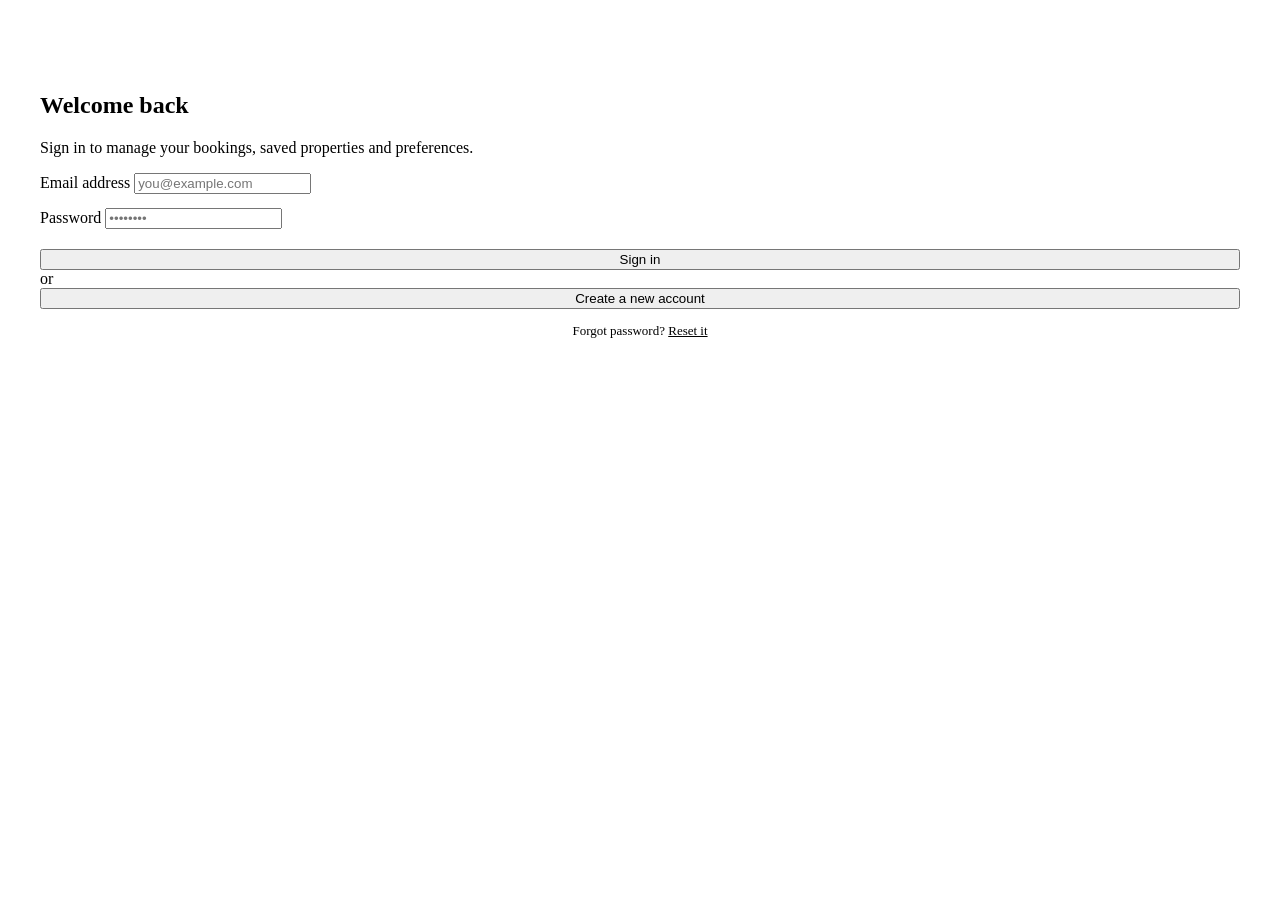
==== account.html @ 84fc35f6 "Add files via upload" ====
<!DOCTYPE html>
<html lang="en">
<head>
  <meta charset="UTF-8" />
  <meta name="viewport" content="width=device-width, initial-scale=1.0" />
  <title>Glospot — My Account</title>
  <link rel="stylesheet" href="../css/style.css" />
  <link rel="preconnect" href="https://fonts.googleapis.com" />
  <link rel="preconnect" href="https://fonts.gstatic.com" crossorigin />
  <link rel="stylesheet" href="https://fonts.googleapis.com/css2?family=Playfair+Display:ital,wght@0,400;0,600;1,400&family=DM+Sans:wght@300;400;500&display=swap" />
</head>
<body data-page="My Account">

  <div id="nav-placeholder"></div>

  <!-- ── LOGIN / REGISTER VIEW ── -->
  <div id="loginView" style="padding:64px 32px;">
    <div class="login-box">
      <h2>Welcome back</h2>
      <p>Sign in to manage your bookings, saved properties and preferences.</p>

      <div id="loginForm">
        <div class="form-group" style="margin-bottom:14px;">
          <label>Email address</label>
          <input class="form-control" type="email" id="loginEmail" placeholder="you@example.com" />
        </div>
        <div class="form-group" style="margin-bottom:20px;">
          <label>Password</label>
          <input class="form-control" type="password" id="loginPass" placeholder="••••••••" />
        </div>
        <button class="btn btn-navy" style="width:100%;justify-content:center;" onclick="doLogin()">Sign in</button>
        <div class="or-divider">or</div>
        <button class="btn btn-ghost" style="width:100%;justify-content:center;" onclick="showRegister()">Create a new account</button>
        <p style="text-align:center;font-size:13px;color:var(--muted);margin-top:14px;">Forgot password? <a href="#" style="color:var(--navy);">Reset it</a></p>
      </div>

      <div id="registerForm" style="display:none;">
        <div style="display:grid;grid-template-columns:1fr 1fr;gap:12px;margin-bottom:14px;">
          <div class="form-group"><label>First name</label><input class="form-control" type="text" id="regFirst" placeholder="Alex" /></div>
          <div class="form-group"><label>Last name</label><input class="form-control" type="text" id="regLast" placeholder="Smith" /></div>
        </div>
        <div class="form-group" style="margin-bottom:14px;"><label>Email address</label><input class="form-control" type="email" id="regEmail" placeholder="you@example.com" /></div>
        <div class="form-group" style="margin-bottom:14px;"><label>Phone number</label><input class="form-control" type="tel" id="regPhone" placeholder="+355 69 000 0000" /></div>
        <div class="form-group" style="margin-bottom:14px;"><label>Country</label>
          <select class="form-control" id="regCountry"><option>Albania</option><option>Italy</option><option>Spain</option><option>UK</option><option>USA</option><option>Other</option></select>
        </div>
        <div class="form-group" style="margin-bottom:20px;"><label>Password</label><input class="form-control" type="password" id="regPass" placeholder="••••••••" /></div>
        <button class="btn btn-navy" style="width:100%;justify-content:center;" onclick="doRegister()">Create account</button>
        <div class="or-divider">or</div>
        <button class="btn btn-ghost" style="width:100%;justify-content:center;" onclick="showLogin()">Already have an account? Sign in</button>
      </div>
    </div>
  </div>

  <!-- ── ACCOUNT VIEW ── -->
  <div id="accountView" style="display:none;">
    <div class="account-layout">

      <!-- Sidebar -->
      <aside class="sidebar">
        <div class="user-info">
          <div class="avatar" id="sidebarAvatar">AR</div>
          <div class="user-name"  id="sidebarName">Alex Rossi</div>
          <div class="user-email" id="sidebarEmail">alex@example.com</div>
        </div>
        <nav class="sidebar-nav">
          <a class="active" onclick="showPanel('bookings',this)"><span>📅</span> My Bookings</a>
          <a onclick="showPanel('reviews',this)"><span>⭐</span> My Reviews</a>
          <a onclick="showPanel('favourites',this)"><span>♥</span> Saved Properties</a>
          <a onclick="showPanel('notifications',this)"><span>🔔</span> Notifications</a>
          <a onclick="showPanel('details',this)"><span>👤</span> Personal Details</a>
          <a onclick="showPanel('settings',this)"><span>⚙️</span> Preferences</a>
          <a class="danger" onclick="doLogout()" style="margin-top:12px;"><span>🚪</span> Sign out</a>
        </nav>
      </aside>

      <!-- Panels -->
      <main>

        <!-- ── Bookings ── -->
        <div class="panel active" id="panel-bookings">
          <div class="panel-title">My Bookings</div>
          <div class="panel-sub">All your upcoming and past reservations</div>

          <div class="booking-card">
            <div>
              <div class="booking-prop">Riviera Palace Hotel</div>
              <div class="booking-dates">📅 Jun 12 – Jun 16, 2025 &nbsp;·&nbsp; 2 guests &nbsp;·&nbsp; 4 nights</div>
              <span class="badge badge-green">Confirmed</span>
              <div class="booking-actions">
                <button class="btn btn-ghost btn-sm">View details</button>
                <button class="btn btn-ghost btn-sm" style="color:var(--danger);" onclick="cancelBooking(this)">Cancel</button>
              </div>
            </div>
            <div style="text-align:right;">
              <div class="booking-price">€340</div>
              <div style="font-size:12px;color:var(--muted);">4 nights</div>
              <div style="font-size:12px;color:var(--muted);margin-top:4px;">💳 Paid online</div>
            </div>
          </div>

          <div class="booking-card">
            <div>
              <div class="booking-prop">Blloku Luxury Flat</div>
              <div class="booking-dates">📅 Mar 3 – Mar 5, 2025 &nbsp;·&nbsp; 1 guest &nbsp;·&nbsp; 2 nights</div>
              <span class="badge badge-navy">Completed</span>
              <div class="booking-actions">
                <button class="btn btn-ghost btn-sm">View details</button>
                <button class="btn btn-gold btn-sm" onclick="goToReviews()">Leave review</button>
              </div>
            </div>
            <div style="text-align:right;">
              <div class="booking-price">€110</div>
              <div style="font-size:12px;color:var(--muted);">2 nights</div>
              <div style="font-size:12px;color:var(--muted);margin-top:4px;">🏨 Paid at hotel</div>
            </div>
          </div>

          <div class="booking-card">
            <div>
              <div class="booking-prop">Old Bazaar Suite</div>
              <div class="booking-dates">📅 Jan 20 – Jan 23, 2025 &nbsp;·&nbsp; 2 guests &nbsp;·&nbsp; 3 nights</div>
              <span class="badge badge-red">Cancelled</span>
              <div class="booking-actions">
                <button class="btn btn-ghost btn-sm">View receipt</button>
              </div>
            </div>
            <div style="text-align:right;">
              <div class="booking-price" style="text-decoration:line-through;opacity:0.5;">€195</div>
              <div style="font-size:12px;color:var(--muted);">Refunded</div>
            </div>
          </div>
        </div>

        <!-- ── Reviews ── -->
        <div class="panel" id="panel-reviews">
          <div class="panel-title">My Reviews</div>
          <div class="panel-sub">Leave or view reviews from your completed stays</div>
          <div class="review-form">
            <div style="font-weight:500;font-size:15px;color:var(--navy);margin-bottom:4px;">Leave a review for Blloku Luxury Flat</div>
            <div style="font-size:13px;color:var(--muted);margin-bottom:14px;">How was your stay? Your review helps other travellers.</div>
            <div class="star-selector" id="starRow">
              <span onclick="setStars(1)" title="Poor">★</span>
              <span onclick="setStars(2)" title="Fair">★</span>
              <span onclick="setStars(3)" title="Good">★</span>
              <span onclick="setStars(4)" title="Very good">★</span>
              <span onclick="setStars(5)" title="Excellent">★</span>
            </div>
            <div class="form-group" style="margin-bottom:14px;">
              <label>Your comments</label>
              <textarea class="form-control" id="reviewText" rows="4" placeholder="Tell us about your experience — room quality, service, location…"></textarea>
            </div>
            <button class="btn btn-navy" onclick="submitReview()">Submit review</button>
          </div>
          <div id="submittedReviews"></div>
          <!-- Past review example -->
          <div style="background:var(--cream-dark);border-radius:var(--radius-md);border:1px solid var(--border);padding:20px;margin-top:12px;">
            <div style="display:flex;justify-content:space-between;margin-bottom:6px;">
              <strong style="color:var(--navy);">Riviera Palace Hotel</strong>
              <span style="font-size:12px;color:var(--muted);">Jul 2024</span>
            </div>
            <span class="stars">★★★★★</span>
            <p style="font-size:13px;margin-top:8px;">Absolutely stunning hotel. Pool views are breathtaking and the staff were incredibly helpful. Will definitely return!</p>
          </div>
        </div>

        <!-- ── Favourites ── -->
        <div class="panel" id="panel-favourites">
          <div class="panel-title">Saved Properties</div>
          <div class="panel-sub">Properties you've saved as favourites</div>
          <div id="favList" style="display:grid;grid-template-columns:1fr 1fr;gap:16px;"></div>
          <div id="noFavs" style="display:none;color:var(--muted);font-size:15px;padding:32px 0;">No saved properties yet. Browse and tap ♡ to save.</div>
        </div>

        <!-- ── Notifications ── -->
        <div class="panel" id="panel-notifications">
          <div class="panel-title">Notifications</div>
          <div class="panel-sub">Booking confirmations, updates and reminders</div>

          <div class="notif-card unread">
            <span style="font-size:20px;flex-shrink:0;">✅</span>
            <div>
              <div style="font-weight:500;font-size:14px;color:var(--navy);">Booking confirmed — Riviera Palace Hotel</div>
              <div style="font-size:13px;color:var(--muted);margin-top:3px;">Jun 12–16 · Confirmation #GS-2847</div>
              <div style="font-size:12px;color:var(--muted);margin-top:6px;">2 days ago</div>
            </div>
          </div>

          <div class="notif-card unread">
            <span style="font-size:20px;flex-shrink:0;">⭐</span>
            <div>
              <div style="font-weight:500;font-size:14px;color:var(--navy);">How was your stay at Blloku Luxury Flat?</div>
              <div style="font-size:13px;color:var(--muted);margin-top:3px;">Share your experience — it helps other travellers.</div>
              <div style="font-size:12px;color:var(--muted);margin-top:6px;">1 week ago</div>
            </div>
          </div>

          <div class="notif-card">
            <span style="font-size:20px;flex-shrink:0;">❌</span>
            <div>
              <div style="font-weight:500;font-size:14px;color:var(--navy);">Booking cancelled — Old Bazaar Suite</div>
              <div style="font-size:13px;color:var(--muted);margin-top:3px;">Refund of €195 processed within 5 working days.</div>
              <div style="font-size:12px;color:var(--muted);margin-top:6px;">3 weeks ago</div>
            </div>
          </div>
        </div>

        <!-- ── Personal Details ── -->
        <div class="panel" id="panel-details">
          <div class="panel-title">Personal Details</div>
          <div class="panel-sub">Update your profile information</div>
          <div style="background:var(--white);border-radius:var(--radius-md);border:1px solid var(--border);padding:24px;max-width:560px;">
            <div style="display:grid;grid-template-columns:1fr 1fr;gap:16px;margin-bottom:16px;">
              <div class="form-group"><label>First name</label><input class="form-control" id="detailFirst" value="Alex" /></div>
              <div class="form-group"><label>Last name</label><input class="form-control" id="detailLast" value="Rossi" /></div>
            </div>
            <div class="form-group" style="margin-bottom:14px;">
              <label>Email address</label>
              <input class="form-control" type="email" id="detailEmail" value="alex@example.com" />
              <div style="font-size:12px;color:var(--muted);margin-top:4px;">A verification link will be sent to confirm changes.</div>
            </div>
            <div class="form-group" style="margin-bottom:14px;">
              <label>Phone number</label>
              <input class="form-control" type="tel" id="detailPhone" value="+355 69 123 4567" />
            </div>
            <div class="form-group" style="margin-bottom:20px;">
              <label>Country</label>
              <select class="form-control" id="detailCountry"><option selected>Albania</option><option>Italy</option><option>Spain</option><option>UK</option><option>USA</option><option>Other</option></select>
            </div>
            <button class="btn btn-navy" onclick="saveDetails()">Save changes</button>
          </div>
        </div>

        <!-- ── Preferences ── -->
        <div class="panel" id="panel-settings">
          <div class="panel-title">Preferences</div>
          <div class="panel-sub">Customise your Glospot experience</div>
          <div class="settings-grid">
            <div class="setting-card">
              <h3>Currency &amp; Units</h3>
              <div class="form-group" style="margin-bottom:14px;"><label>Default currency</label>
                <select class="form-control" onchange="setCurrency(this.value)">
                  <option value="EUR">EUR (€) — Euro</option>
                  <option value="USD">USD ($) — US Dollar</option>
                  <option value="GBP">GBP (£) — British Pound</option>
                  <option value="ALL">ALL (L) — Albanian Lek</option>
                </select>
              </div>
              <div class="form-group"><label>Distance units</label>
                <select class="form-control"><option>Metric (km, m²)</option><option>Imperial (miles, ft²)</option></select>
              </div>
            </div>
            <div class="setting-card">
              <h3>Email Notifications</h3>
              <div class="notif-row"><span>Booking confirmations</span><label class="toggle"><input type="checkbox" checked><span class="toggle-slider"></span></label></div>
              <div class="notif-row"><span>Cancellation alerts</span><label class="toggle"><input type="checkbox" checked><span class="toggle-slider"></span></label></div>
              <div class="notif-row"><span>Review reminders</span><label class="toggle"><input type="checkbox" checked><span class="toggle-slider"></span></label></div>
              <div class="notif-row"><span>Promotional offers</span><label class="toggle"><input type="checkbox"><span class="toggle-slider"></span></label></div>
            </div>
            <div class="setting-card">
              <h3>Language</h3>
              <div class="form-group"><label>Display language</label>
                <select class="form-control"><option>English</option><option>Italian</option><option>Spanish</option></select>
              </div>
            </div>
            <div class="setting-card">
              <h3>Change Password</h3>
              <div class="form-group" style="margin-bottom:14px;"><label>Current password</label><input class="form-control" type="password" placeholder="••••••••" /></div>
              <div class="form-group" style="margin-bottom:14px;"><label>New password</label><input class="form-control" type="password" placeholder="••••••••" /></div>
              <div class="form-group" style="margin-bottom:16px;"><label>Confirm new password</label><input class="form-control" type="password" placeholder="••••••••" /></div>
              <button class="btn btn-ghost btn-sm" onclick="showToast('Verification code sent to your email')">Update password</button>
            </div>
          </div>
        </div>

      </main>
    </div>
  </div>

  <div id="footer-placeholder"></div>

  <script src="../js/main.js"></script>
  <script>
    var currentUser = { name:'Alex Rossi', email:'alex@example.com', initials:'AR' };

    /* ── Auth ── */
    function doLogin() {
      var email = document.getElementById('loginEmail').value.trim();
      var pass  = document.getElementById('loginPass').value;
      if (!email || !pass) { showToast('Please enter your email and password', 'error'); return; }
      if (!email.includes('@')) { showToast('Please enter a valid email', 'error'); return; }
      showAccountView();
    }

    function doRegister() {
      var first = document.getElementById('regFirst').value.trim();
      var last  = document.getElementById('regLast').value.trim();
      var email = document.getElementById('regEmail').value.trim();
      var pass  = document.getElementById('regPass').value;
      if (!first || !last || !email || !pass) { showToast('Please fill in all fields', 'error'); return; }
      if (!email.includes('@')) { showToast('Please enter a valid email', 'error'); return; }
      if (pass.length < 6) { showToast('Password must be at least 6 characters', 'error'); return; }
      currentUser = { name: first + ' ' + last, email: email, initials: (first[0] + last[0]).toUpperCase() };
      showAccountView();
    }

    function showAccountView() {
      document.getElementById('loginView').style.display   = 'none';
      document.getElementById('accountView').style.display = 'block';
      document.getElementById('sidebarAvatar').textContent = currentUser.initials;
      document.getElementById('sidebarName').textContent   = currentUser.name;
      document.getElementById('sidebarEmail').textContent  = currentUser.email;
      showToast('Welcome back, ' + currentUser.name.split(' ')[0] + '!', 'success');
      renderFavs();
    }

    function doLogout() {
      if (!confirm('Are you sure you want to sign out?')) return;
      document.getElementById('accountView').style.display = 'none';
      document.getElementById('loginView').style.display   = '';
      document.getElementById('loginEmail').value = '';
      document.getElementById('loginPass').value  = '';
      showToast('Signed out. See you soon!');
    }

    function showRegister() { document.getElementById('loginForm').style.display='none'; document.getElementById('registerForm').style.display=''; }
    function showLogin()    { document.getElementById('registerForm').style.display='none'; document.getElementById('loginForm').style.display=''; }

    /* ── Panel switching ── */
    function showPanel(name, el) {
      document.querySelectorAll('.panel').forEach(function(p){ p.classList.remove('active'); });
      document.querySelectorAll('.sidebar-nav a').forEach(function(a){ a.classList.remove('active'); });
      var panel = document.getElementById('panel-' + name);
      if (panel) panel.classList.add('active');
      if (el) el.classList.add('active');
      if (name === 'favourites') renderFavs();
    }

    function goToReviews() {
      var link = document.querySelector('.sidebar-nav a:nth-child(2)');
      showPanel('reviews', link);
    }

    /* ── Favourites ── */
    var ALL_PROPS = [
      { id:'p1', name:'Riviera Palace Hotel',   loc:'Sarandë',  emoji:'🏖️' },
      { id:'p2', name:'Blloku Luxury Flat',     loc:'Tirana',   emoji:'🏙️' },
      { id:'p3', name:'Valbona Alpine Resort',  loc:'Valbonë',  emoji:'🏔️' },
      { id:'p4', name:'Ksamil Seaview Villa',   loc:'Ksamil',   emoji:'🌊' },
      { id:'p5', name:'Berat Stone Guesthouse', loc:'Berat',    emoji:'🏛️' },
      { id:'p6', name:'Shkodër Lake Retreat',   loc:'Shkodër',  emoji:'🌅' },
      { id:'p7', name:'Old Bazaar Suite',       loc:'Berat',    emoji:'🏰' },
      { id:'p8', name:'Vlorë Bay View Rooms',   loc:'Vlorë',    emoji:'⛵' },
    ];

    function renderFavs() {
      var favs  = getFavourites();
      var saved = ALL_PROPS.filter(function(p){ return favs.indexOf(p.id) !== -1; });
      var listEl  = document.getElementById('favList');
      var emptyEl = document.getElementById('noFavs');
      if (!listEl) return;
      if (!saved.length) {
        listEl.innerHTML = '';
        emptyEl.style.display = '';
        return;
      }
      emptyEl.style.display = 'none';
      listEl.innerHTML = saved.map(function(p) {
        return '<div class="fav-item">' +
          '<span style="font-size:32px;">' + p.emoji + '</span>' +
          '<div style="flex:1;">' +
            '<div style="font-weight:500;font-size:14px;color:var(--navy);">' + p.name + '</div>' +
            '<div style="font-size:13px;color:var(--muted);">📍 ' + p.loc + '</div>' +
          '</div>' +
          '<button class="fav-btn" data-fav="' + p.id + '" style="position:static;color:var(--gold);">♥</button>' +
        '</div>';
      }).join('');
      listEl.querySelectorAll('.fav-btn').forEach(function(btn) {
        btn.addEventListener('click', function() {
          var id   = btn.getAttribute('data-fav');
          var prop = ALL_PROPS.find(function(p){ return p.id === id; });
          toggleFavourite(id, prop ? prop.name : '');
          setTimeout(renderFavs, 200);
        });
      });
    }

    /* ── Cancel booking ── */
    function cancelBooking(btn) {
      if (!confirm('Are you sure you want to cancel this booking?')) return;
      var card  = btn.closest('.booking-card');
      var badge = card.querySelector('.badge');
      if (badge) { badge.className = 'badge badge-red'; badge.textContent = 'Cancelled'; }
      btn.style.display = 'none';
      showToast('Booking cancelled. Refund processed within 5 days.', 'error');
    }

    /* ── Star rating ── */
    var selectedStars = 0;
    function setStars(n) {
      selectedStars = n;
      document.querySelectorAll('#starRow span').forEach(function(s, i) {
        s.classList.toggle('lit', i < n);
      });
    }

    /* ── Submit review ── */
    function submitReview() {
      if (!selectedStars) { showToast('Please select a star rating', 'error'); return; }
      var text = (document.getElementById('reviewText').value || '').trim();
      if (text.length < 10) { showToast('Please write a comment (at least 10 characters)', 'error'); return; }
      var container = document.getElementById('submittedReviews');
      var card = document.createElement('div');
      card.style.cssText = 'background:var(--cream-dark);border-radius:var(--radius-md);border:1px solid var(--border);padding:20px;margin-bottom:12px;';
      card.innerHTML =
        '<div style="display:flex;justify-content:space-between;align-items:center;margin-bottom:8px;">' +
          '<strong style="color:var(--navy);">Blloku Luxury Flat</strong>' +
          '<span class="badge badge-gold">Pending moderation</span>' +
        '</div>' +
        '<span class="stars">' + '★'.repeat(selectedStars) + '☆'.repeat(5-selectedStars) + '</span>' +
        '<p style="font-size:13px;margin-top:8px;color:var(--muted);">' + text + '</p>';
      container.prepend(card);
      document.getElementById('reviewText').value = '';
      setStars(0);
      showToast('Review submitted — thank you!', 'success');
    }

    /* ── Save personal details ── */
    function saveDetails() {
      var first = document.getElementById('detailFirst').value.trim();
      var last  = document.getElementById('detailLast').value.trim();
      var email = document.getElementById('detailEmail').value.trim();
      if (!first || !last || !email) { showToast('Please fill in all required fields', 'error'); return; }
      if (!email.includes('@')) { showToast('Please enter a valid email', 'error'); return; }
      currentUser.name     = first + ' ' + last;
      currentUser.email    = email;
      currentUser.initials = (first[0] + last[0]).toUpperCase();
      var av = document.getElementById('sidebarAvatar');
      var nm = document.getElementById('sidebarName');
      var em = document.getElementById('sidebarEmail');
      if (av) av.textContent = currentUser.initials;
      if (nm) nm.textContent = currentUser.name;
      if (em) em.textContent = currentUser.email;
      showToast('Profile updated successfully!', 'success');
    }
  </script>
</body>
</html>
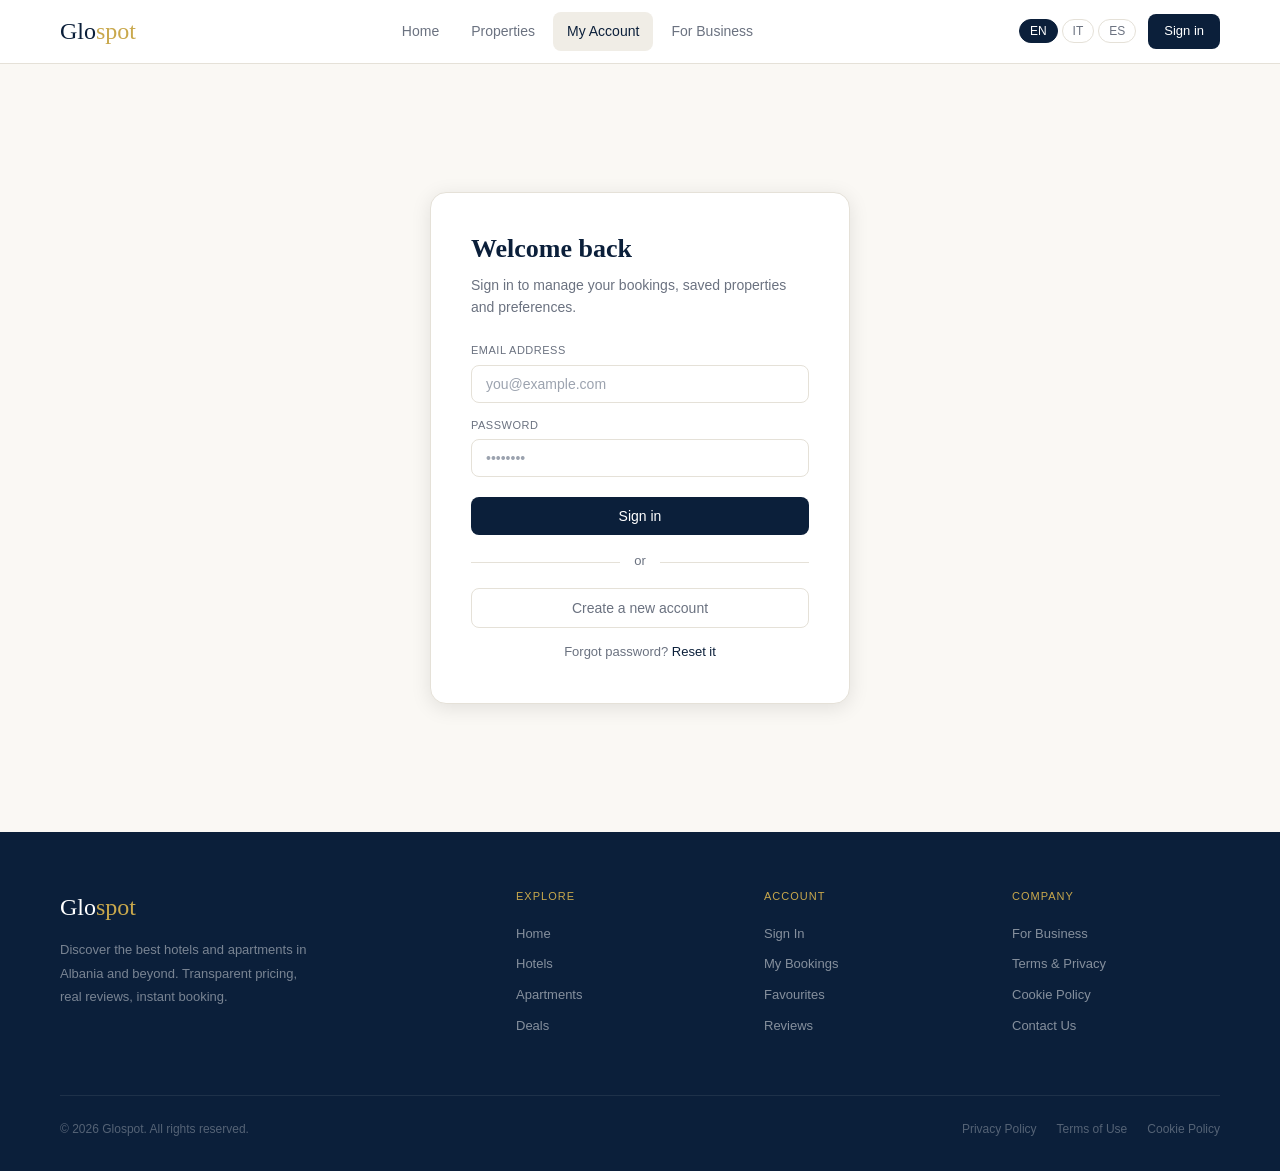
==== commit c2017def: "Add files via upload" ====
--- a/account.html
+++ b/account.html
@@ -4,7 +4,7 @@
   <meta charset="UTF-8" />
   <meta name="viewport" content="width=device-width, initial-scale=1.0" />
   <title>Glospot — My Account</title>
-  <link rel="stylesheet" href="../css/style.css" />
+  <link rel="stylesheet" href="style.css" />
   <link rel="preconnect" href="https://fonts.googleapis.com" />
   <link rel="preconnect" href="https://fonts.gstatic.com" crossorigin />
   <link rel="stylesheet" href="https://fonts.googleapis.com/css2?family=Playfair+Display:ital,wght@0,400;0,600;1,400&family=DM+Sans:wght@300;400;500&display=swap" />
@@ -279,7 +279,7 @@
 
   <div id="footer-placeholder"></div>
 
-  <script src="../js/main.js"></script>
+  <script src="main.js"></script>
   <script>
     var currentUser = { name:'Alex Rossi', email:'alex@example.com', initials:'AR' };
 
--- a/style.css
+++ b/style.css
@@ -0,0 +1,638 @@
+/* ============================================================
+   GLOSPOT — Master Stylesheet
+   ============================================================ */
+
+@import url('https://fonts.googleapis.com/css2?family=Playfair+Display:ital,wght@0,400;0,600;1,400&family=DM+Sans:wght@300;400;500&display=swap');
+
+/* ── Variables ── */
+:root {
+  --gold:        #C9A84C;
+  --gold-light:  #F0D898;
+  --gold-pale:   #FBF3DC;
+  --navy:        #0B1F3A;
+  --navy-mid:    #1a3a5c;
+  --cream:       #FAF8F4;
+  --cream-dark:  #F0EDE6;
+  --white:       #FFFFFF;
+  --text:        #1A1A2E;
+  --muted:       #6B7280;
+  --text-light:  #9CA3AF;
+  --border:      #E5E1D8;
+  --success:     #16A34A;
+  --danger:      #DC2626;
+  --radius-sm:   8px;
+  --radius-md:   12px;
+  --radius-lg:   16px;
+  --shadow-sm:   0 1px 4px rgba(0,0,0,0.06);
+  --shadow-md:   0 4px 20px rgba(0,0,0,0.10);
+  --shadow-lg:   0 8px 40px rgba(0,0,0,0.15);
+  --font-display:'Playfair Display', Georgia, serif;
+  --font-body:   'DM Sans', sans-serif;
+  --transition:  0.2s ease;
+}
+
+/* ── Reset ── */
+*, *::before, *::after { box-sizing: border-box; margin: 0; padding: 0; }
+html { scroll-behavior: smooth; }
+body {
+  font-family: var(--font-body);
+  background: var(--cream);
+  color: var(--text);
+  font-size: 15px;
+  line-height: 1.6;
+  -webkit-font-smoothing: antialiased;
+}
+img { display: block; max-width: 100%; }
+a { text-decoration: none; color: inherit; }
+ul { list-style: none; }
+button { cursor: pointer; font-family: var(--font-body); }
+input, select, textarea { font-family: var(--font-body); }
+
+/* ── Typography ── */
+h1, h2, h3 { font-family: var(--font-display); color: var(--navy); line-height: 1.25; }
+
+/* ── Layout ── */
+.container { max-width: 1160px; margin: 0 auto; padding: 0 32px; }
+.section { padding: 72px 0; }
+
+/* ── Buttons ── */
+.btn {
+  display: inline-flex; align-items: center; gap: 8px;
+  padding: 11px 24px; border-radius: var(--radius-sm);
+  font-size: 14px; font-weight: 500; border: none;
+  transition: all var(--transition); cursor: pointer;
+}
+.btn-navy   { background: var(--navy); color: var(--white); }
+.btn-navy:hover   { background: var(--navy-mid); transform: translateY(-1px); }
+.btn-gold   { background: var(--gold); color: var(--navy); }
+.btn-gold:hover   { background: var(--gold-light); transform: translateY(-1px); }
+.btn-outline { background: transparent; color: var(--navy); border: 1.5px solid var(--navy); }
+.btn-outline:hover { background: var(--navy); color: var(--white); }
+.btn-outline-white { background: transparent; color: var(--white); border: 1.5px solid rgba(255,255,255,0.45); }
+.btn-outline-white:hover { border-color: var(--white); background: rgba(255,255,255,0.1); }
+.btn-ghost  { background: transparent; color: var(--muted); border: 1px solid var(--border); }
+.btn-ghost:hover  { border-color: var(--navy); color: var(--navy); }
+.btn-sm { padding: 7px 16px; font-size: 13px; }
+.btn-lg { padding: 14px 32px; font-size: 16px; }
+
+/* ── Forms ── */
+.form-group { display: flex; flex-direction: column; gap: 5px; }
+.form-group label {
+  font-size: 11px; font-weight: 500; text-transform: uppercase;
+  letter-spacing: 0.5px; color: var(--muted);
+}
+.form-control {
+  width: 100%; padding: 10px 14px;
+  border: 1.5px solid var(--border); border-radius: var(--radius-sm);
+  font-size: 14px; color: var(--text); background: var(--white);
+  outline: none; transition: border-color var(--transition);
+}
+.form-control:focus { border-color: var(--navy); }
+.form-control::placeholder { color: var(--text-light); }
+
+/* ── Badges ── */
+.badge {
+  display: inline-flex; align-items: center;
+  padding: 3px 10px; border-radius: 20px;
+  font-size: 11px; font-weight: 500;
+}
+.badge-gold  { background: var(--gold-pale); color: #8a6318; }
+.badge-navy  { background: var(--navy); color: var(--white); }
+.badge-green { background: #DCFCE7; color: #15803D; }
+.badge-red   { background: #FEE2E2; color: var(--danger); }
+.badge-gray  { background: var(--cream-dark); color: var(--muted); }
+
+/* ── Stars ── */
+.stars { color: var(--gold); letter-spacing: 1px; }
+.rating-count { font-size: 12px; color: var(--muted); margin-left: 3px; }
+
+/* ── Toast ── */
+.toast {
+  position: fixed; bottom: 24px; right: 24px; z-index: 9999;
+  background: var(--navy); color: var(--white);
+  padding: 14px 20px; border-radius: var(--radius-sm);
+  font-size: 14px; box-shadow: var(--shadow-lg);
+  display: flex; align-items: center; gap: 10px;
+  transform: translateY(80px); opacity: 0;
+  transition: all 0.35s cubic-bezier(0.34,1.56,0.64,1);
+  max-width: 340px;
+}
+.toast.show { transform: translateY(0); opacity: 1; }
+.toast.success { border-left: 4px solid var(--success); }
+.toast.error   { border-left: 4px solid var(--danger); }
+
+/* ── Fav button ── */
+.fav-btn {
+  position: absolute; top: 10px; right: 10px;
+  width: 32px; height: 32px;
+  background: rgba(255,255,255,0.92); border: none; border-radius: 50%;
+  font-size: 16px; cursor: pointer;
+  display: flex; align-items: center; justify-content: center;
+  transition: transform var(--transition);
+}
+.fav-btn:hover { transform: scale(1.15); }
+.fav-btn.saved { color: var(--gold); }
+
+/* ─────────────────────────────────────────
+   NAVIGATION
+───────────────────────────────────────── */
+.nav {
+  position: sticky; top: 0; z-index: 500;
+  background: var(--white); border-bottom: 1px solid var(--border);
+  height: 64px; display: flex; align-items: center; padding: 0 32px;
+}
+.nav-inner {
+  max-width: 1160px; margin: 0 auto; width: 100%;
+  display: flex; align-items: center; justify-content: space-between;
+}
+.nav-logo { font-family: var(--font-display); font-size: 24px; color: var(--navy); }
+.nav-logo span { color: var(--gold); }
+.nav-links { display: flex; align-items: center; gap: 4px; }
+.nav-links a {
+  padding: 8px 14px; border-radius: var(--radius-sm);
+  font-size: 14px; color: var(--muted); transition: all var(--transition);
+}
+.nav-links a:hover, .nav-links a.active { color: var(--navy); background: var(--cream-dark); }
+.nav-right { display: flex; align-items: center; gap: 12px; }
+.lang-switcher { display: flex; gap: 4px; }
+.lang-switcher button {
+  font-size: 12px; padding: 4px 10px; border-radius: 20px;
+  border: 1px solid var(--border); background: transparent; color: var(--muted);
+  transition: all var(--transition);
+}
+.lang-switcher button:hover,
+.lang-switcher button.active { background: var(--navy); color: var(--white); border-color: var(--navy); }
+.nav-mobile-btn {
+  display: none; background: none; border: none;
+  flex-direction: column; gap: 5px; padding: 4px;
+}
+.nav-mobile-btn span { display: block; width: 22px; height: 2px; background: var(--navy); border-radius: 2px; }
+
+/* ─────────────────────────────────────────
+   FOOTER
+───────────────────────────────────────── */
+.footer { background: var(--navy); padding: 56px 32px 32px; }
+.footer-inner { max-width: 1160px; margin: 0 auto; }
+.footer-grid {
+  display: grid; grid-template-columns: 2fr 1fr 1fr 1fr;
+  gap: 40px; margin-bottom: 48px;
+}
+.footer-logo { font-family: var(--font-display); font-size: 24px; color: var(--white); display: block; margin-bottom: 12px; }
+.footer-logo span { color: var(--gold); }
+.footer-desc { font-size: 13px; color: rgba(255,255,255,0.45); line-height: 1.8; max-width: 260px; }
+.footer-col h4 {
+  font-size: 11px; font-weight: 500; text-transform: uppercase;
+  letter-spacing: 1px; color: var(--gold); margin-bottom: 18px;
+  font-family: var(--font-body);
+}
+.footer-col a { display: block; font-size: 13px; color: rgba(255,255,255,0.5); margin-bottom: 10px; transition: color var(--transition); }
+.footer-col a:hover { color: var(--white); }
+.footer-bottom {
+  border-top: 1px solid rgba(255,255,255,0.08); padding-top: 24px;
+  display: flex; align-items: center; justify-content: space-between; flex-wrap: wrap; gap: 12px;
+}
+.footer-copy { font-size: 12px; color: rgba(255,255,255,0.3); }
+.footer-legal { display: flex; gap: 20px; }
+.footer-legal a { font-size: 12px; color: rgba(255,255,255,0.3); transition: color var(--transition); }
+.footer-legal a:hover { color: rgba(255,255,255,0.6); }
+
+/* ─────────────────────────────────────────
+   HOME PAGE
+───────────────────────────────────────── */
+.hero {
+  background: linear-gradient(140deg, var(--navy) 0%, #1a3a5c 55%, #0f2a45 100%);
+  padding: 80px 32px 0; text-align: center; position: relative; overflow: hidden;
+}
+.hero::before {
+  content: ''; position: absolute; inset: 0; pointer-events: none;
+  background-image: radial-gradient(circle at 20% 50%, rgba(201,168,76,0.06) 0%, transparent 50%),
+                    radial-gradient(circle at 80% 20%, rgba(255,255,255,0.03) 0%, transparent 40%);
+}
+.hero-inner { position: relative; z-index: 2; }
+.hero-tag {
+  display: inline-block; background: rgba(201,168,76,0.15); color: var(--gold-light);
+  border: 1px solid rgba(201,168,76,0.25); padding: 6px 18px; border-radius: 20px;
+  font-size: 12px; font-weight: 500; letter-spacing: 0.5px; margin-bottom: 22px;
+}
+.hero h1 { font-size: 54px; color: var(--white); margin-bottom: 18px; }
+.hero h1 em { color: var(--gold-light); font-style: italic; }
+.hero-sub { font-size: 17px; color: rgba(255,255,255,0.6); font-weight: 300; max-width: 480px; margin: 0 auto 40px; }
+.hero-wave { display: block; width: 100%; height: 52px; margin-top: 32px; }
+
+/* Search card */
+.search-card {
+  background: var(--white); border-radius: var(--radius-lg); padding: 28px;
+  max-width: 860px; margin: 0 auto;
+  box-shadow: 0 16px 60px rgba(0,0,0,0.25);
+  position: relative; z-index: 3; text-align: left;
+}
+.search-grid {
+  display: grid; grid-template-columns: 1.6fr 1fr 1fr 0.8fr auto;
+  gap: 14px; align-items: end;
+}
+.search-grid .btn-gold { height: 42px; white-space: nowrap; }
+.sug-row { display: flex; align-items: center; gap: 10px; margin-top: 16px; flex-wrap: wrap; }
+.sug-label { font-size: 12px; color: var(--muted); }
+.sug-chip {
+  font-size: 12px; padding: 5px 14px; border-radius: 20px;
+  background: var(--cream-dark); color: var(--muted);
+  border: 1px solid transparent; cursor: pointer; transition: all var(--transition);
+}
+.sug-chip:hover { border-color: var(--gold); color: var(--navy); background: var(--gold-pale); }
+
+/* Property cards */
+.props-grid { display: grid; grid-template-columns: repeat(3, 1fr); gap: 24px; }
+.prop-card {
+  background: var(--white); border-radius: var(--radius-lg); overflow: hidden;
+  border: 1px solid var(--border); box-shadow: var(--shadow-sm);
+  cursor: pointer; transition: transform var(--transition), box-shadow var(--transition);
+}
+.prop-card:hover { transform: translateY(-4px); box-shadow: var(--shadow-md); }
+.prop-thumb {
+  height: 185px; display: flex; align-items: center;
+  justify-content: center; font-size: 52px; position: relative;
+}
+.thumb-beach    { background: linear-gradient(135deg,#87CEEB,#f7d794); }
+.thumb-city     { background: linear-gradient(135deg,#667eea,#764ba2); }
+.thumb-mountain { background: linear-gradient(135deg,#4facfe,#00c6fb); }
+.thumb-forest   { background: linear-gradient(135deg,#56ab2f,#a8e063); }
+.thumb-coast    { background: linear-gradient(135deg,#f093fb,#f5576c); }
+.thumb-historic { background: linear-gradient(135deg,#f7971e,#ffd200); }
+.prop-type { position: absolute; top: 12px; left: 12px; }
+.prop-body { padding: 18px; }
+.prop-name { font-weight: 500; font-size: 15px; color: var(--navy); margin-bottom: 3px; }
+.prop-loc  { font-size: 12px; color: var(--muted); margin-bottom: 12px; }
+.prop-foot { display: flex; align-items: center; justify-content: space-between; }
+.prop-price { font-weight: 500; font-size: 16px; color: var(--navy); }
+.prop-price small { font-size: 11px; color: var(--muted); font-weight: 400; }
+
+/* Features strip */
+.features-strip { background: var(--navy); padding: 72px 32px; }
+.feat-grid { display: grid; grid-template-columns: repeat(4,1fr); gap: 20px; margin-top: 40px; }
+.feat-box {
+  background: rgba(255,255,255,0.06); border: 1px solid rgba(255,255,255,0.09);
+  border-radius: var(--radius-md); padding: 24px 20px; transition: background var(--transition);
+}
+.feat-box:hover { background: rgba(255,255,255,0.1); }
+.feat-icon { font-size: 28px; margin-bottom: 14px; }
+.feat-box h3 { font-family: var(--font-body); font-size: 14px; color: var(--white); margin-bottom: 8px; font-weight: 500; }
+.feat-box p  { font-size: 12px; color: rgba(255,255,255,0.42); line-height: 1.7; }
+.strip-title { font-family: var(--font-display); font-size: 30px; color: var(--white); margin-bottom: 8px; }
+.strip-sub   { font-size: 15px; color: rgba(255,255,255,0.45); }
+
+/* Reviews */
+.rev-grid { display: grid; grid-template-columns: repeat(3,1fr); gap: 22px; margin-top: 40px; }
+.rev-card { background: var(--cream-dark); border-radius: var(--radius-md); padding: 22px; border: 1px solid var(--border); }
+.rev-head { display: flex; align-items: center; gap: 12px; margin-bottom: 12px; }
+.rev-avatar {
+  width: 40px; height: 40px; border-radius: 50%;
+  display: flex; align-items: center; justify-content: center;
+  font-size: 13px; font-weight: 500; color: var(--white); flex-shrink: 0;
+}
+.rev-name { font-size: 14px; font-weight: 500; color: var(--navy); }
+.rev-meta { font-size: 12px; color: var(--muted); }
+.rev-text { font-size: 13px; color: var(--muted); line-height: 1.7; margin-top: 10px; }
+
+/* CTA Banner */
+.cta-banner { background: linear-gradient(135deg, var(--gold) 0%, #e8c870 100%); padding: 64px 32px; }
+.cta-inner { max-width: 1160px; margin: 0 auto; display: flex; align-items: center; justify-content: space-between; gap: 32px; flex-wrap: wrap; }
+.cta-banner h2 { font-size: 30px; color: var(--navy); margin-bottom: 8px; }
+.cta-banner p  { font-size: 15px; color: rgba(11,31,58,0.65); }
+.cta-buttons { display: flex; gap: 12px; flex-wrap: wrap; }
+
+/* Section helpers */
+.sec-title { font-family: var(--font-display); font-size: 30px; color: var(--navy); margin-bottom: 6px; }
+.sec-sub   { font-size: 15px; color: var(--muted); margin-bottom: 36px; }
+
+/* ─────────────────────────────────────────
+   PROPERTIES PAGE
+───────────────────────────────────────── */
+.page-hero { background: linear-gradient(135deg, var(--navy) 0%, #1a3a5c 100%); padding: 48px 32px 40px; }
+.page-hero h1 { font-family: var(--font-display); font-size: 36px; color: var(--white); margin-bottom: 6px; }
+.page-hero p  { color: rgba(255,255,255,0.55); font-size: 15px; margin-bottom: 24px; }
+.mini-search {
+  display: flex; gap: 12px; align-items: center;
+  background: rgba(255,255,255,0.08); border: 1px solid rgba(255,255,255,0.14);
+  border-radius: var(--radius-md); padding: 14px 16px; flex-wrap: wrap;
+}
+.mini-search .form-control { background: rgba(255,255,255,0.95); flex: 1; min-width: 120px; }
+
+.props-layout {
+  display: grid; grid-template-columns: 260px 1fr;
+  gap: 28px; padding: 36px 32px 60px;
+  max-width: 1200px; margin: 0 auto; align-items: start;
+}
+.filters-panel { position: sticky; top: 76px; }
+.filter-card {
+  background: var(--white); border-radius: var(--radius-md);
+  border: 1px solid var(--border); padding: 20px; margin-bottom: 14px;
+}
+.filter-title {
+  font-size: 11px; font-weight: 500; color: var(--navy);
+  margin-bottom: 14px; text-transform: uppercase; letter-spacing: 0.5px;
+}
+.filter-group label {
+  display: flex; align-items: center; gap: 10px;
+  font-size: 14px; color: var(--text); cursor: pointer; padding: 4px 0;
+}
+.filter-group input[type="checkbox"] { accent-color: var(--navy); width: 15px; height: 15px; flex-shrink: 0; }
+input[type="range"] { width: 100%; accent-color: var(--navy); }
+.price-labels { display: flex; justify-content: space-between; font-size: 12px; color: var(--muted); margin-top: 4px; }
+.star-filter-row { display: flex; gap: 6px; flex-wrap: wrap; }
+.star-btn {
+  padding: 5px 12px; border-radius: 20px; font-size: 12px; font-weight: 500;
+  background: var(--cream-dark); color: var(--muted);
+  border: 1px solid var(--border); transition: all var(--transition);
+}
+.star-btn:hover, .star-btn.active { background: var(--navy); color: var(--white); border-color: var(--navy); }
+
+.results-header { display: flex; align-items: center; justify-content: space-between; margin-bottom: 18px; flex-wrap: wrap; gap: 10px; }
+.results-count { font-size: 14px; color: var(--muted); }
+.sort-row { display: flex; align-items: center; gap: 10px; font-size: 14px; color: var(--muted); }
+.sort-row select { width: auto; }
+.prop-list { display: flex; flex-direction: column; gap: 18px; }
+
+.prop-row {
+  background: var(--white); border-radius: var(--radius-lg);
+  border: 1px solid var(--border);
+  display: grid; grid-template-columns: 220px 1fr auto;
+  overflow: hidden; box-shadow: var(--shadow-sm);
+  transition: box-shadow var(--transition), transform var(--transition); cursor: pointer;
+}
+.prop-row:hover { box-shadow: var(--shadow-md); transform: translateY(-2px); }
+.prop-row-img {
+  min-height: 165px; display: flex; align-items: center;
+  justify-content: center; font-size: 48px; position: relative;
+}
+.prop-row-body { padding: 20px 24px; display: flex; flex-direction: column; justify-content: space-between; }
+.prop-row-title { font-family: var(--font-display); font-size: 19px; color: var(--navy); margin-bottom: 4px; }
+.prop-row-loc   { font-size: 13px; color: var(--muted); margin-bottom: 12px; }
+.prop-meta-row  { display: flex; gap: 8px; align-items: center; margin-bottom: 10px; }
+.amenities { display: flex; gap: 8px; flex-wrap: wrap; }
+.amenity-tag { font-size: 11px; padding: 3px 10px; border-radius: 20px; background: var(--cream-dark); color: var(--muted); border: 1px solid var(--border); }
+.prop-row-side {
+  padding: 20px; display: flex; flex-direction: column;
+  align-items: flex-end; justify-content: space-between;
+  border-left: 1px solid var(--border); min-width: 155px;
+}
+.price-big { font-family: var(--font-display); font-size: 26px; color: var(--navy); text-align: right; }
+.price-big small { font-size: 12px; color: var(--muted); font-family: var(--font-body); display: block; }
+.pay-later-badge { font-size: 11px; color: var(--success); background: #DCFCE7; padding: 3px 10px; border-radius: 20px; margin-top: 6px; white-space: nowrap; }
+.no-results { text-align: center; padding: 60px 20px; color: var(--muted); }
+.no-results p { font-size: 16px; margin-top: 8px; }
+
+/* Modal */
+.modal-overlay {
+  display: none; position: fixed; inset: 0;
+  background: rgba(0,0,0,0.45); z-index: 600;
+  align-items: center; justify-content: center;
+}
+.modal-overlay.open { display: flex; }
+.modal {
+  background: var(--white); border-radius: var(--radius-lg);
+  padding: 32px; max-width: 460px; width: 90%; box-shadow: var(--shadow-lg);
+}
+.modal h2 { font-family: var(--font-display); font-size: 22px; color: var(--navy); margin-bottom: 20px; }
+.modal-grid { display: grid; grid-template-columns: 1fr 1fr; gap: 14px; margin-bottom: 16px; }
+.modal-footer { display: flex; gap: 12px; margin-top: 20px; }
+.pay-opt {
+  flex: 1; padding: 12px; border: 2px solid var(--border);
+  border-radius: var(--radius-sm); cursor: pointer; font-size: 13px;
+  text-align: center; transition: all var(--transition);
+  background: var(--white); font-family: var(--font-body);
+}
+.pay-opt:hover { border-color: var(--navy); }
+.pay-opt.selected { border-color: var(--navy); background: rgba(11,31,58,0.04); font-weight: 500; }
+.policy-note { background: var(--cream-dark); border-radius: var(--radius-sm); padding: 14px; font-size: 13px; color: var(--muted); }
+
+/* ─────────────────────────────────────────
+   ACCOUNT PAGE
+───────────────────────────────────────── */
+.account-layout {
+  display: grid; grid-template-columns: 240px 1fr;
+  gap: 32px; max-width: 1100px; margin: 40px auto; padding: 0 32px; align-items: start;
+}
+.sidebar {
+  background: var(--white); border-radius: var(--radius-lg); border: 1px solid var(--border);
+  padding: 24px; position: sticky; top: 80px;
+}
+.user-info { text-align: center; padding-bottom: 20px; border-bottom: 1px solid var(--border); margin-bottom: 20px; }
+.avatar {
+  width: 64px; height: 64px; border-radius: 50%; background: var(--navy);
+  display: flex; align-items: center; justify-content: center;
+  font-size: 22px; color: var(--gold); font-weight: 500; margin: 0 auto 12px;
+}
+.user-name  { font-weight: 500; font-size: 15px; color: var(--navy); }
+.user-email { font-size: 13px; color: var(--muted); margin-top: 2px; }
+.sidebar-nav a {
+  display: flex; align-items: center; gap: 10px;
+  padding: 10px 12px; border-radius: var(--radius-sm);
+  font-size: 14px; color: var(--muted); cursor: pointer; margin-bottom: 4px;
+  transition: all var(--transition); text-decoration: none;
+}
+.sidebar-nav a:hover, .sidebar-nav a.active { background: var(--cream-dark); color: var(--navy); font-weight: 500; }
+.sidebar-nav a.danger { color: var(--danger); }
+.sidebar-nav a.danger:hover { background: #FEE2E2; color: var(--danger); font-weight: 400; }
+
+.panel { display: none; }
+.panel.active { display: block; }
+.panel-title { font-family: var(--font-display); font-size: 26px; color: var(--navy); margin-bottom: 6px; }
+.panel-sub   { font-size: 14px; color: var(--muted); margin-bottom: 28px; }
+
+.booking-card {
+  background: var(--white); border-radius: var(--radius-md); border: 1px solid var(--border);
+  padding: 20px; margin-bottom: 16px; display: grid; grid-template-columns: 1fr auto; gap: 16px;
+}
+.booking-prop  { font-weight: 500; font-size: 15px; color: var(--navy); margin-bottom: 4px; }
+.booking-dates { font-size: 13px; color: var(--muted); margin-bottom: 8px; }
+.booking-price { font-family: var(--font-display); font-size: 22px; color: var(--navy); text-align: right; }
+.booking-actions { display: flex; gap: 8px; margin-top: 12px; flex-wrap: wrap; }
+
+.settings-grid { display: grid; grid-template-columns: 1fr 1fr; gap: 20px; }
+.setting-card { background: var(--white); border-radius: var(--radius-md); border: 1px solid var(--border); padding: 20px; }
+.setting-card h3 { font-family: var(--font-body); font-size: 14px; font-weight: 500; color: var(--navy); margin-bottom: 14px; }
+
+/* Toggle switch */
+.toggle { position: relative; width: 40px; height: 22px; flex-shrink: 0; }
+.toggle input { opacity: 0; width: 0; height: 0; position: absolute; }
+.toggle-slider { position: absolute; inset: 0; background: #ccc; border-radius: 22px; cursor: pointer; transition: 0.2s; }
+.toggle input:checked + .toggle-slider { background: var(--navy); }
+.toggle-slider::before { content:''; position:absolute; width:16px; height:16px; left:3px; bottom:3px; background:white; border-radius:50%; transition:0.2s; }
+.toggle input:checked + .toggle-slider::before { transform: translateX(18px); }
+
+.notif-row {
+  display: flex; align-items: center; justify-content: space-between;
+  padding: 8px 0; border-bottom: 1px solid var(--border); font-size: 14px; color: var(--text);
+}
+.notif-row:last-child { border-bottom: none; }
+
+/* Review form */
+.review-form { background: var(--white); border-radius: var(--radius-md); border: 1px solid var(--border); padding: 24px; margin-bottom: 16px; }
+.star-selector { display: flex; gap: 6px; font-size: 30px; cursor: pointer; margin-bottom: 16px; }
+.star-selector span { color: #ddd; transition: color 0.1s; user-select: none; }
+.star-selector span.lit { color: var(--gold); }
+
+/* Login box */
+.login-box {
+  max-width: 420px; margin: 64px auto; background: var(--white);
+  border-radius: var(--radius-lg); border: 1px solid var(--border);
+  padding: 40px; box-shadow: var(--shadow-md);
+}
+.login-box h2 { font-family: var(--font-display); font-size: 26px; color: var(--navy); margin-bottom: 8px; }
+.login-box > p { font-size: 14px; color: var(--muted); margin-bottom: 24px; }
+.or-divider { text-align: center; color: var(--muted); font-size: 13px; margin: 16px 0; position: relative; }
+.or-divider::before, .or-divider::after { content:''; position:absolute; top:50%; width:44%; height:1px; background:var(--border); }
+.or-divider::before { left:0; } .or-divider::after { right:0; }
+
+.fav-item { background: var(--white); border-radius: var(--radius-md); border: 1px solid var(--border); padding: 16px; display: flex; gap: 12px; align-items: center; }
+
+/* Notification item */
+.notif-card {
+  background: var(--white); border-radius: var(--radius-md); border: 1px solid var(--border);
+  padding: 20px; margin-bottom: 14px; display: flex; gap: 14px; align-items: flex-start;
+}
+.notif-card.unread { border-left: 3px solid var(--gold); }
+
+/* ─────────────────────────────────────────
+   BUSINESS PAGE
+───────────────────────────────────────── */
+.biz-hero {
+  background: linear-gradient(135deg, var(--navy) 0%, #1a3a5c 100%);
+  padding: 80px 32px; text-align: center; position: relative; overflow: hidden;
+}
+.biz-hero::before {
+  content:''; position:absolute; inset:0; pointer-events:none;
+  background-image: url("data:image/svg+xml,%3Csvg width='60' height='60' viewBox='0 0 60 60' xmlns='http://www.w3.org/2000/svg'%3E%3Cg fill='%23ffffff' fill-opacity='0.02'%3E%3Cpath d='M36 34v-4h-2v4h-4v2h4v4h2v-4h4v-2h-4zm0-30V0h-2v4h-4v2h4v4h2V6h4V4h-4zM6 34v-4H4v4H0v2h4v4h2v-4h4v-2H6zM6 4V0H4v4H0v2h4v4h2V6h4V4H6z'/%3E%3C/g%3E%3C/svg%3E");
+}
+.biz-hero-inner { position: relative; z-index: 1; }
+.biz-eyebrow {
+  display: inline-block; background: rgba(201,168,76,0.15); color: var(--gold-light);
+  font-size: 12px; padding: 5px 16px; border-radius: 20px;
+  border: 1px solid rgba(201,168,76,0.25); margin-bottom: 20px;
+}
+.biz-hero h1 { font-family: var(--font-display); font-size: 44px; color: var(--white); margin-bottom: 14px; line-height: 1.2; }
+.biz-hero h1 em { color: var(--gold-light); font-style: normal; }
+.biz-hero p  { font-size: 17px; color: rgba(255,255,255,0.58); max-width: 520px; margin: 0 auto 36px; font-weight: 300; }
+.biz-hero-btns { display: flex; gap: 14px; justify-content: center; flex-wrap: wrap; }
+
+.stats-strip { background: var(--gold); padding: 32px; }
+.stats-grid { display: grid; grid-template-columns: repeat(3,1fr); gap: 24px; text-align: center; max-width: 1160px; margin: 0 auto; }
+.stat-item h3 { font-family: var(--font-display); font-size: 36px; color: var(--navy); margin-bottom: 4px; }
+.stat-item p  { font-size: 13px; color: rgba(11,31,58,0.7); font-weight: 500; }
+
+.how-grid { display: grid; grid-template-columns: repeat(3,1fr); gap: 24px; margin-top: 36px; }
+.how-card {
+  background: var(--white); border-radius: var(--radius-lg); border: 1px solid var(--border);
+  padding: 32px 24px; text-align: center; transition: box-shadow var(--transition), transform var(--transition);
+}
+.how-card:hover { box-shadow: var(--shadow-md); transform: translateY(-3px); }
+.how-num {
+  width: 48px; height: 48px; border-radius: 50%; background: var(--navy); color: var(--gold);
+  font-family: var(--font-display); font-size: 20px;
+  display: flex; align-items: center; justify-content: center; margin: 0 auto 18px;
+}
+.how-card h3 { font-family: var(--font-body); font-size: 16px; font-weight: 500; color: var(--navy); margin-bottom: 10px; }
+.how-card p  { font-size: 14px; color: var(--muted); line-height: 1.7; }
+
+.dashboard-section { background: var(--navy); padding: 72px 32px; }
+.dash-stats-grid { display: grid; grid-template-columns: repeat(4,1fr); gap: 16px; margin-bottom: 24px; }
+.dash-stat {
+  background: rgba(255,255,255,0.07); border-radius: var(--radius-md);
+  padding: 20px; border: 1px solid rgba(255,255,255,0.1);
+}
+.dash-stat-label { font-size: 11px; color: rgba(255,255,255,0.5); margin-bottom: 8px; text-transform: uppercase; letter-spacing: 0.5px; }
+.dash-stat-val { font-family: var(--font-display); font-size: 28px; color: var(--white); }
+.dash-stat-sub { font-size: 12px; color: var(--gold-light); margin-top: 4px; }
+.dash-table-wrap {
+  background: rgba(255,255,255,0.05); border-radius: var(--radius-md);
+  border: 1px solid rgba(255,255,255,0.1); overflow: hidden; overflow-x: auto;
+}
+.dash-table { width: 100%; border-collapse: collapse; min-width: 560px; }
+.dash-table th {
+  background: rgba(255,255,255,0.06); padding: 12px 16px; text-align: left;
+  font-size: 11px; color: rgba(255,255,255,0.5); text-transform: uppercase; letter-spacing: 0.5px; font-weight: 400;
+}
+.dash-table td { padding: 14px 16px; font-size: 14px; color: rgba(255,255,255,0.8); border-top: 1px solid rgba(255,255,255,0.06); }
+
+.reg-section { padding: 72px 32px; }
+.reg-form-wrap {
+  background: var(--white); border-radius: var(--radius-lg); border: 1px solid var(--border);
+  padding: 40px; box-shadow: var(--shadow-md); max-width: 720px; margin: 0 auto;
+}
+.reg-grid { display: grid; grid-template-columns: 1fr 1fr; gap: 16px; margin-bottom: 16px; }
+.reg-form-footer { font-size: 12px; color: var(--muted); margin-top: 14px; text-align: center; }
+.reg-form-footer a { color: var(--navy); }
+
+/* ─────────────────────────────────────────
+   TERMS PAGE
+───────────────────────────────────────── */
+.terms-layout { display: grid; grid-template-columns: 220px 1fr; gap: 40px; max-width: 1100px; margin: 48px auto; padding: 0 32px; }
+.terms-nav { position: sticky; top: 80px; height: fit-content; }
+.terms-nav a {
+  display: block; font-size: 13px; color: var(--muted);
+  padding: 7px 0 7px 14px; border-left: 2px solid var(--border);
+  margin-bottom: 4px; transition: all var(--transition);
+}
+.terms-nav a:hover, .terms-nav a.active { border-color: var(--navy); color: var(--navy); font-weight: 500; }
+.terms-content h2 { font-family: var(--font-display); font-size: 22px; color: var(--navy); margin: 36px 0 12px; }
+.terms-content h2:first-child { margin-top: 0; }
+.terms-content p  { font-size: 15px; color: var(--muted); line-height: 1.8; margin-bottom: 14px; }
+.terms-content ul { padding-left: 20px; margin-bottom: 14px; }
+.terms-content li { font-size: 15px; color: var(--muted); line-height: 1.8; margin-bottom: 6px; }
+.terms-content strong { color: var(--navy); }
+
+/* ─────────────────────────────────────────
+   RESPONSIVE
+───────────────────────────────────────── */
+@media (max-width: 900px) {
+  .nav-links { display: none; }
+  .nav-mobile-btn { display: flex; }
+  .nav-links.mobile-open {
+    display: flex; flex-direction: column;
+    position: absolute; top: 64px; left: 0; width: 100%;
+    background: var(--white); padding: 16px 24px;
+    border-bottom: 1px solid var(--border); z-index: 400;
+  }
+  .hero h1 { font-size: 38px; }
+  .search-grid { grid-template-columns: 1fr 1fr; }
+  .search-grid .btn-gold { grid-column: 1/-1; }
+  .props-grid { grid-template-columns: 1fr; }
+  .feat-grid  { grid-template-columns: repeat(2,1fr); }
+  .rev-grid   { grid-template-columns: 1fr; }
+  .cta-inner  { flex-direction: column; text-align: center; }
+  .props-layout { grid-template-columns: 1fr; padding: 20px; }
+  .filters-panel { position: static; }
+  .prop-row { grid-template-columns: 1fr; }
+  .prop-row-img { height: 160px; min-height: unset; }
+  .prop-row-side { border-left: none; border-top: 1px solid var(--border); flex-direction: row; align-items: center; }
+  .account-layout { grid-template-columns: 1fr; padding: 20px; }
+  .sidebar { position: static; }
+  .settings-grid { grid-template-columns: 1fr; }
+  .how-grid { grid-template-columns: 1fr; }
+  .dash-stats-grid { grid-template-columns: 1fr 1fr; }
+  .stats-grid { grid-template-columns: 1fr; gap: 16px; }
+  .reg-grid { grid-template-columns: 1fr; }
+  .footer-grid { grid-template-columns: 1fr 1fr; }
+  .terms-layout { grid-template-columns: 1fr; }
+  .terms-nav { position: static; display: flex; flex-wrap: wrap; gap: 8px; }
+  .terms-nav a { border-left: none; border-bottom: 2px solid var(--border); padding: 4px 12px; margin-bottom: 0; }
+}
+@media (max-width: 600px) {
+  .nav { padding: 0 16px; }
+  .hero h1 { font-size: 28px; }
+  .search-grid { grid-template-columns: 1fr; }
+  .search-card { padding: 20px; }
+  .feat-grid { grid-template-columns: 1fr; }
+  .section { padding: 48px 0; }
+  .container { padding: 0 16px; }
+  .biz-hero h1 { font-size: 30px; }
+  .biz-hero { padding: 48px 20px; }
+  .modal-grid { grid-template-columns: 1fr; }
+  .booking-card { grid-template-columns: 1fr; }
+  .footer-grid { grid-template-columns: 1fr; }
+  .footer-bottom { flex-direction: column; text-align: center; }
+  .terms-layout { padding: 0 16px; }
+  .reg-section, .stats-strip { padding: 40px 20px; }
+  .dash-stats-grid { grid-template-columns: 1fr; }
+  .mini-search { flex-direction: column; }
+}
